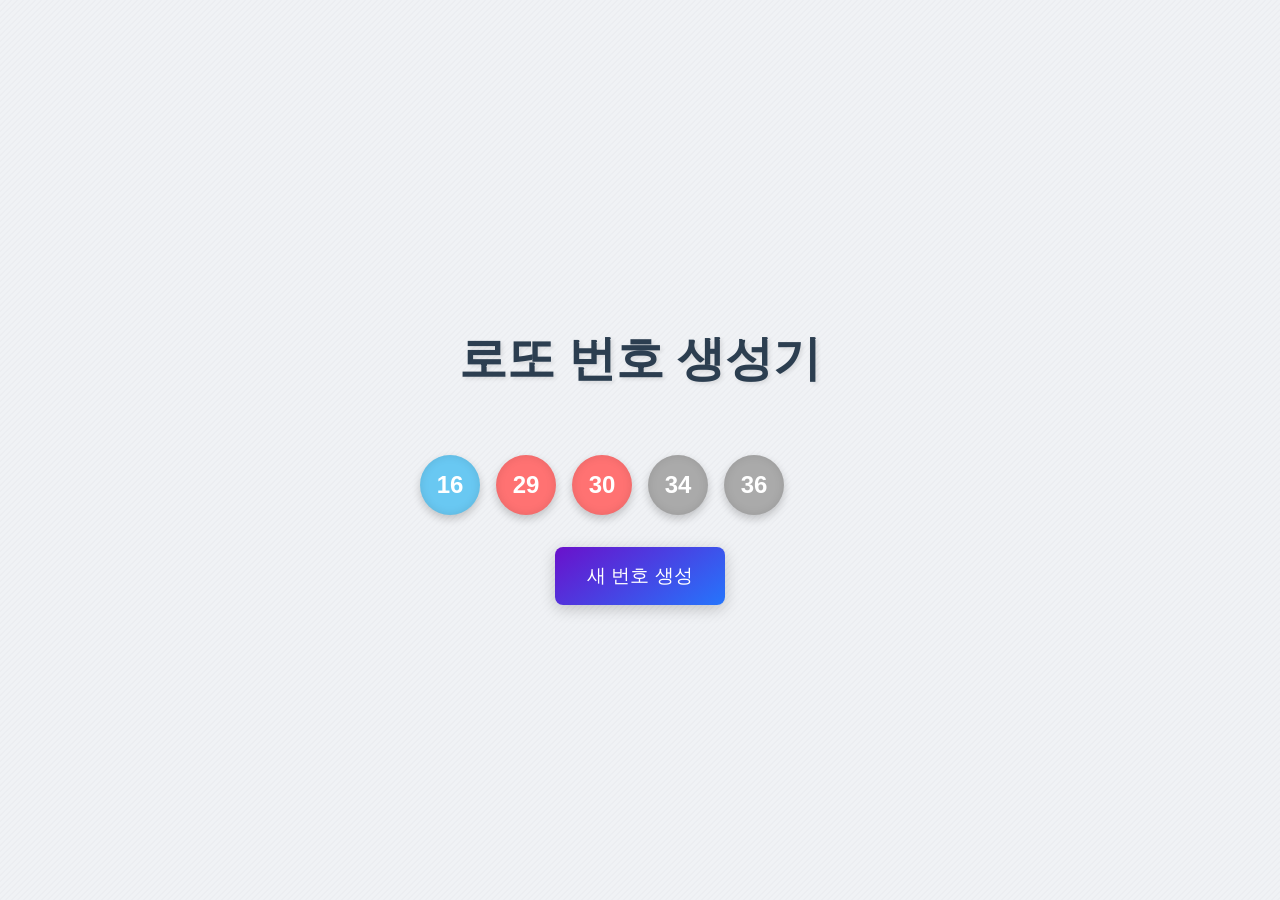
==== index.html @ 57b63e4d "Update project files and add lotto-ball.js" ====
<!DOCTYPE html>
<html lang="ko">
<head>
    <meta charset="UTF-8">
    <title>로또 번호 생성기</title>
    <link rel="stylesheet" href="style.css">
</head>
<body>
    <h1>로또 번호 생성기</h1>
    <div id="numbers-container"></div>
    <button id="generate-button">새 번호 생성</button>
    <script src="main.js" type="module"></script>
</body>
</html>
---- style.css ----
/* style.css */
body {
    font-family: 'Helvetica Neue', sans-serif;
    text-align: center;
    background-color: #f0f2f5;
    background-image: url("data:image/svg+xml,%3Csvg width='6' height='6' viewBox='0 0 6 6' xmlns='http://www.w3.org/2000/svg'%3E%3Cg fill='%239C92AC' fill-opacity='0.1'%3E%3Cpath d='M5 0h1L0 6V5zM6 5v1H5z'/%3E%3C/g%3E%3C/svg%3E");
    color: #333;
    display: flex;
    flex-direction: column;
    align-items: center;
    justify-content: center;
    min-height: 100vh;
    margin: 0;
}

h1 {
    font-size: 3rem;
    color: #2c3e50;
    text-shadow: 2px 2px 4px rgba(0,0,0,0.1);
}

#numbers-container {
    display: flex;
    justify-content: center;
    margin-top: 2rem;
    flex-wrap: wrap;
    gap: 1rem;
}

#generate-button {
    margin-top: 2rem;
    padding: 1rem 2rem;
    font-size: 1.2rem;
    cursor: pointer;
    border: none;
    border-radius: 8px;
    background: linear-gradient(145deg, #6a11cb, #2575fc);
    color: white;
    box-shadow: 0 4px 15px rgba(0, 0, 0, 0.2);
    transition: all 0.3s ease;
}

#generate-button:hover {
    transform: translateY(-2px);
    box-shadow: 0 6px 20px rgba(0, 0, 0, 0.3);
}

lotto-ball {
    --ball-color: #f0f2f5;
    --text-color: #333;
}
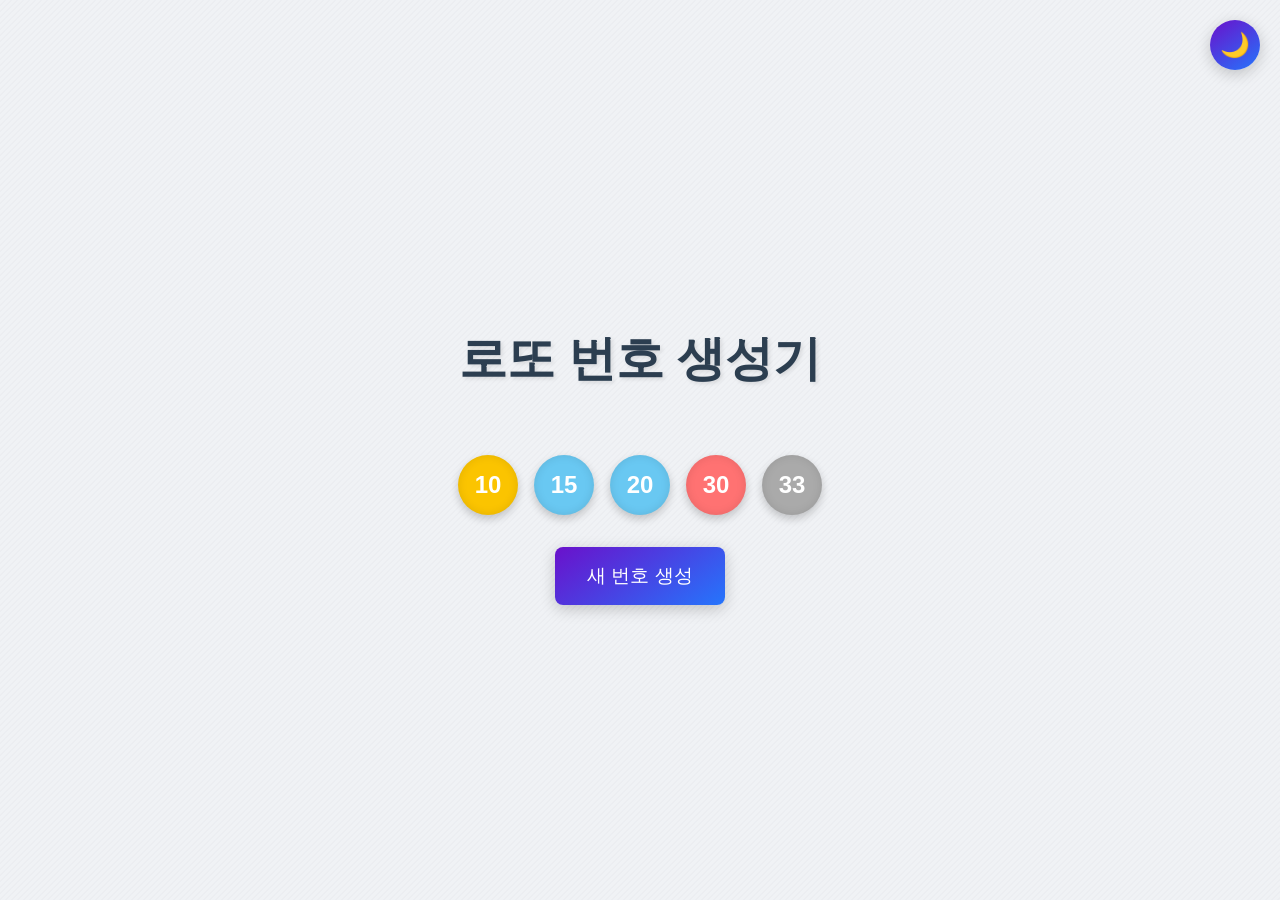
==== commit 7e72299e: "Add Dark/White mode theme switcher" ====
--- a/index.html
+++ b/index.html
@@ -6,6 +6,7 @@
     <link rel="stylesheet" href="style.css">
 </head>
 <body>
+    <button id="theme-toggle" aria-label="다크 모드 전환">🌙</button>
     <h1>로또 번호 생성기</h1>
     <div id="numbers-container"></div>
     <button id="generate-button">새 번호 생성</button>
--- a/style.css
+++ b/style.css
@@ -1,21 +1,40 @@
 /* style.css */
+:root {
+    --bg-color: #f0f2f5;
+    --text-color: #333;
+    --h1-color: #2c3e50;
+    --button-bg: linear-gradient(145deg, #6a11cb, #2575fc);
+    --button-shadow: rgba(0, 0, 0, 0.2);
+    --button-hover-shadow: rgba(0, 0, 0, 0.3);
+}
+
+body.dark-mode {
+    --bg-color: #1a1a1a;
+    --text-color: #e0e0e0;
+    --h1-color: #ffffff;
+    --button-bg: linear-gradient(145deg, #4a00e0, #8e2de2);
+    --button-shadow: rgba(0, 0, 0, 0.5);
+    --button-hover-shadow: rgba(0, 0, 0, 0.7);
+}
+
 body {
     font-family: 'Helvetica Neue', sans-serif;
     text-align: center;
-    background-color: #f0f2f5;
+    background-color: var(--bg-color);
     background-image: url("data:image/svg+xml,%3Csvg width='6' height='6' viewBox='0 0 6 6' xmlns='http://www.w3.org/2000/svg'%3E%3Cg fill='%239C92AC' fill-opacity='0.1'%3E%3Cpath d='M5 0h1L0 6V5zM6 5v1H5z'/%3E%3C/g%3E%3C/svg%3E");
-    color: #333;
+    color: var(--text-color);
     display: flex;
     flex-direction: column;
     align-items: center;
     justify-content: center;
     min-height: 100vh;
     margin: 0;
+    transition: background-color 0.3s ease, color 0.3s ease;
 }
 
 h1 {
     font-size: 3rem;
-    color: #2c3e50;
+    color: var(--h1-color);
     text-shadow: 2px 2px 4px rgba(0,0,0,0.1);
 }
 
@@ -27,25 +46,40 @@
     gap: 1rem;
 }
 
-#generate-button {
+#generate-button, #theme-toggle {
     margin-top: 2rem;
     padding: 1rem 2rem;
     font-size: 1.2rem;
     cursor: pointer;
     border: none;
     border-radius: 8px;
-    background: linear-gradient(145deg, #6a11cb, #2575fc);
+    background: var(--button-bg);
     color: white;
-    box-shadow: 0 4px 15px rgba(0, 0, 0, 0.2);
+    box-shadow: 0 4px 15px var(--button-shadow);
     transition: all 0.3s ease;
 }
 
-#generate-button:hover {
+#theme-toggle {
+    position: fixed;
+    top: 20px;
+    right: 20px;
+    margin-top: 0;
+    padding: 0.8rem;
+    font-size: 1.5rem;
+    border-radius: 50%;
+    width: 50px;
+    height: 50px;
+    display: flex;
+    align-items: center;
+    justify-content: center;
+}
+
+#generate-button:hover, #theme-toggle:hover {
     transform: translateY(-2px);
-    box-shadow: 0 6px 20px rgba(0, 0, 0, 0.3);
+    box-shadow: 0 6px 20px var(--button-hover-shadow);
 }
 
 lotto-ball {
-    --ball-color: #f0f2f5;
-    --text-color: #333;
-}+    --ball-color: var(--bg-color);
+    --text-color: var(--text-color);
+}
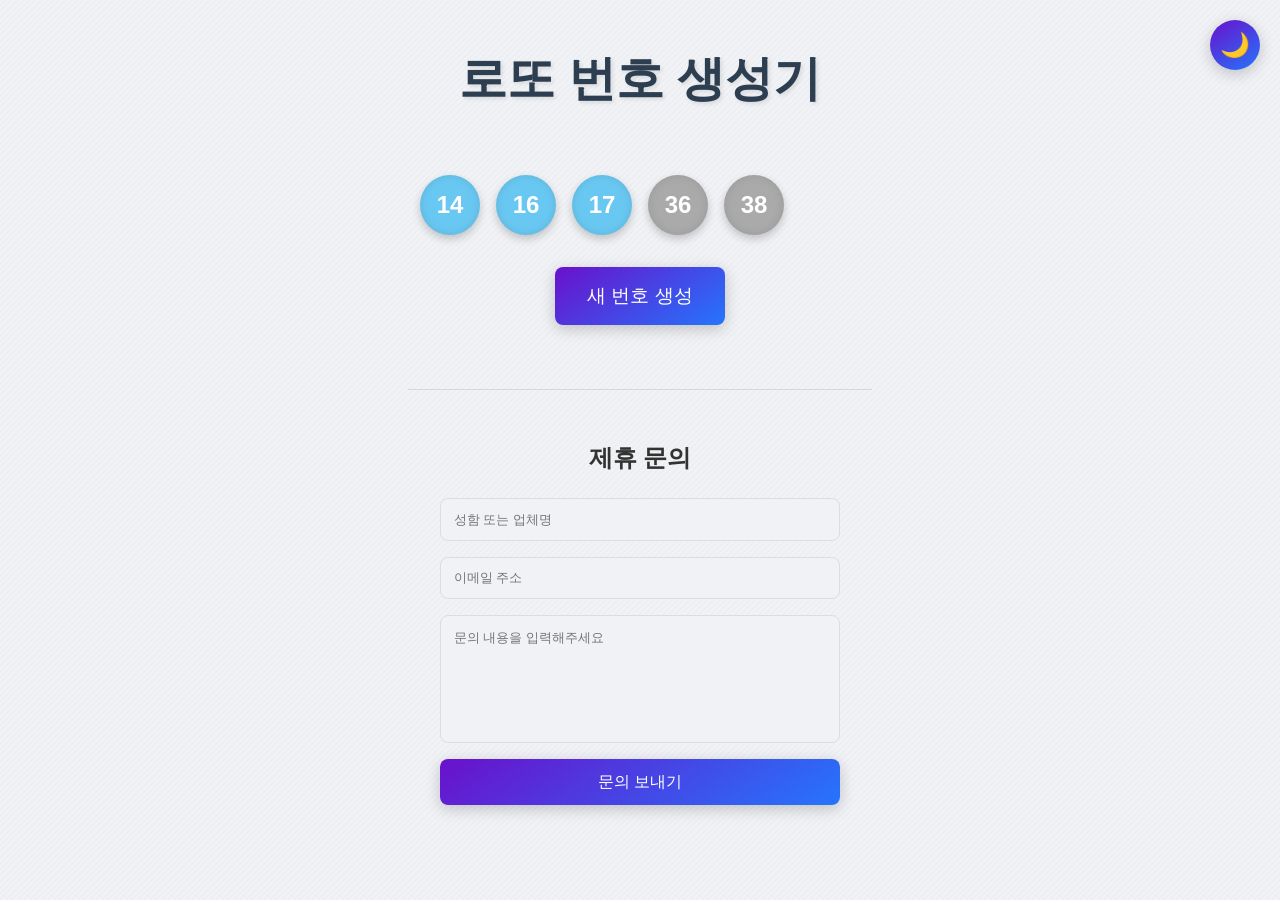
==== commit 93405ab5: "Add Formspree partnership inquiry form" ====
--- a/index.html
+++ b/index.html
@@ -10,6 +10,17 @@
     <h1>로또 번호 생성기</h1>
     <div id="numbers-container"></div>
     <button id="generate-button">새 번호 생성</button>
+
+    <div id="contact-container">
+        <h2 id="contact-title">제휴 문의</h2>
+        <form action="https://formspree.io/f/xpqyjdvw" method="POST">
+            <input type="text" name="name" placeholder="성함 또는 업체명" required>
+            <input type="email" name="email" placeholder="이메일 주소" required>
+            <textarea name="message" placeholder="문의 내용을 입력해주세요" required></textarea>
+            <button type="submit" id="submit-button">문의 보내기</button>
+        </form>
+    </div>
+
     <script src="main.js" type="module"></script>
 </body>
 </html>
--- a/style.css
+++ b/style.css
@@ -83,3 +83,59 @@
     --ball-color: var(--bg-color);
     --text-color: var(--text-color);
 }
+
+#contact-container {
+    margin-top: 4rem;
+    padding: 2rem;
+    width: 100%;
+    max-width: 400px;
+    border-top: 1px solid rgba(0,0,0,0.1);
+    margin-bottom: 3rem;
+}
+
+body.dark-mode #contact-container {
+    border-top: 1px solid rgba(255,255,255,0.1);
+}
+
+#contact-title {
+    font-size: 1.5rem;
+    margin-bottom: 1.5rem;
+}
+
+#contact-container form {
+    display: flex;
+    flex-direction: column;
+    gap: 1rem;
+}
+
+#contact-container input, 
+#contact-container textarea {
+    padding: 0.8rem;
+    border-radius: 8px;
+    border: 1px solid #ddd;
+    background-color: var(--bg-color);
+    color: var(--text-color);
+    font-family: inherit;
+}
+
+#contact-container textarea {
+    height: 100px;
+    resize: none;
+}
+
+#submit-button {
+    padding: 0.8rem;
+    font-size: 1rem;
+    cursor: pointer;
+    border: none;
+    border-radius: 8px;
+    background: var(--button-bg);
+    color: white;
+    box-shadow: 0 4px 15px var(--button-shadow);
+    transition: all 0.3s ease;
+}
+
+#submit-button:hover {
+    transform: translateY(-2px);
+    box-shadow: 0 6px 20px var(--button-hover-shadow);
+}
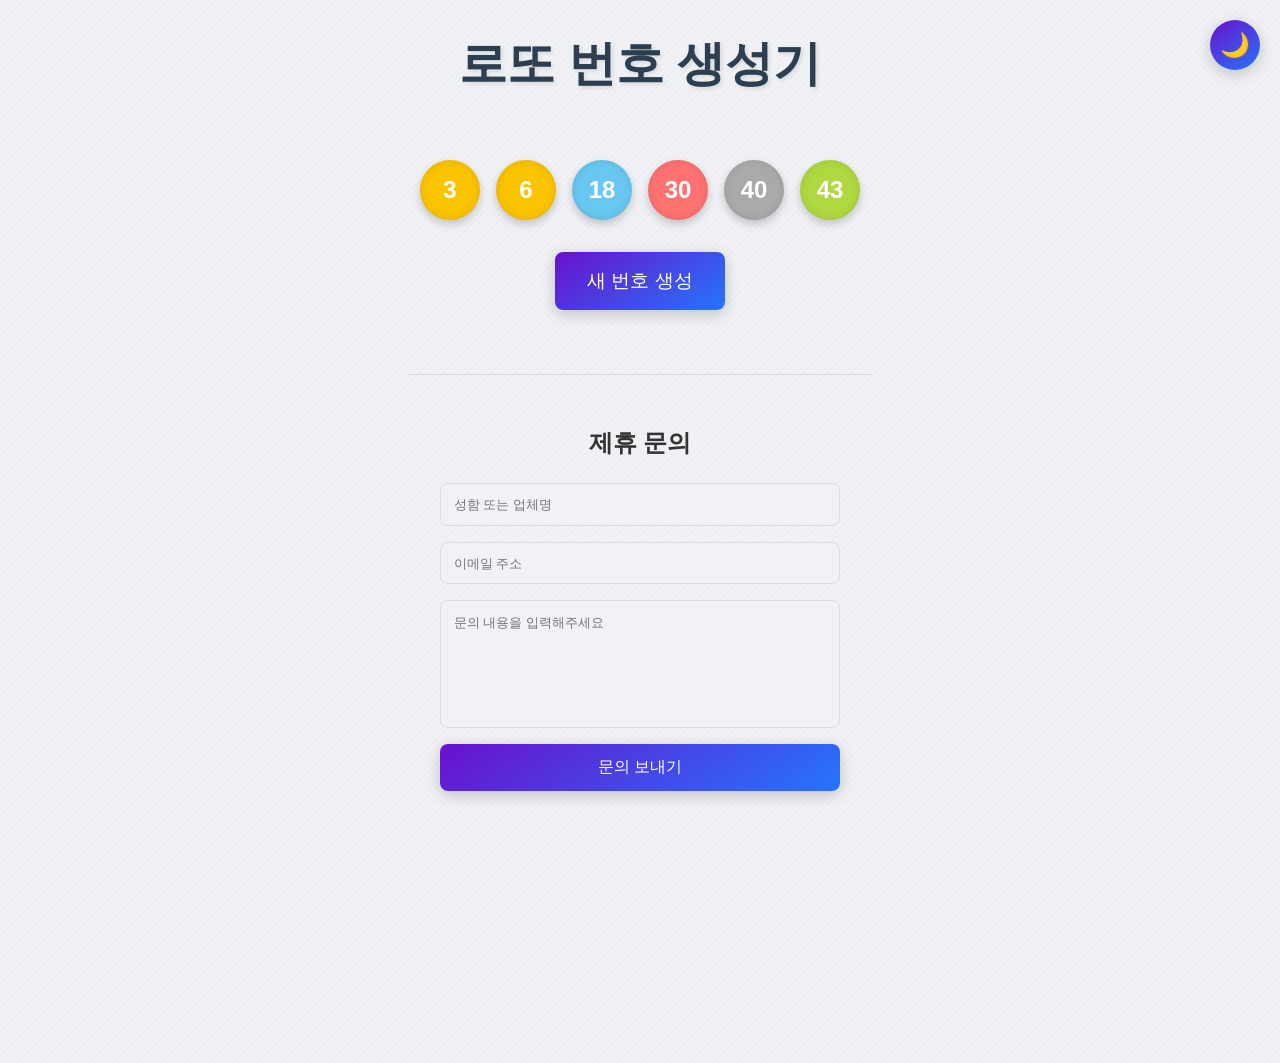
==== commit 39c0dcc0: "Add Disqus comment section" ====
--- a/index.html
+++ b/index.html
@@ -21,6 +21,19 @@
         </form>
     </div>
 
+    <div id="comments-container">
+        <div id="disqus_thread"></div>
+    </div>
+    <script>
+        (function() { 
+        var d = document, s = d.createElement('script');
+        s.src = 'https://test-p3xc02qqex.disqus.com/embed.js';
+        s.setAttribute('data-timestamp', +new Date());
+        (d.head || d.body).appendChild(s);
+        })();
+    </script>
+    <noscript>Please enable JavaScript to view the <a href="https://disqus.com/?ref_noscript">comments powered by Disqus.</a></noscript>
+
     <script src="main.js" type="module"></script>
 </body>
 </html>
--- a/style.css
+++ b/style.css
@@ -139,3 +139,12 @@
     transform: translateY(-2px);
     box-shadow: 0 6px 20px var(--button-hover-shadow);
 }
+
+#comments-container {
+    width: 100%;
+    max-width: 800px;
+    margin: 4rem auto;
+    padding: 2rem;
+    background: rgba(255, 255, 255, 0.05);
+    border-radius: 15px;
+}
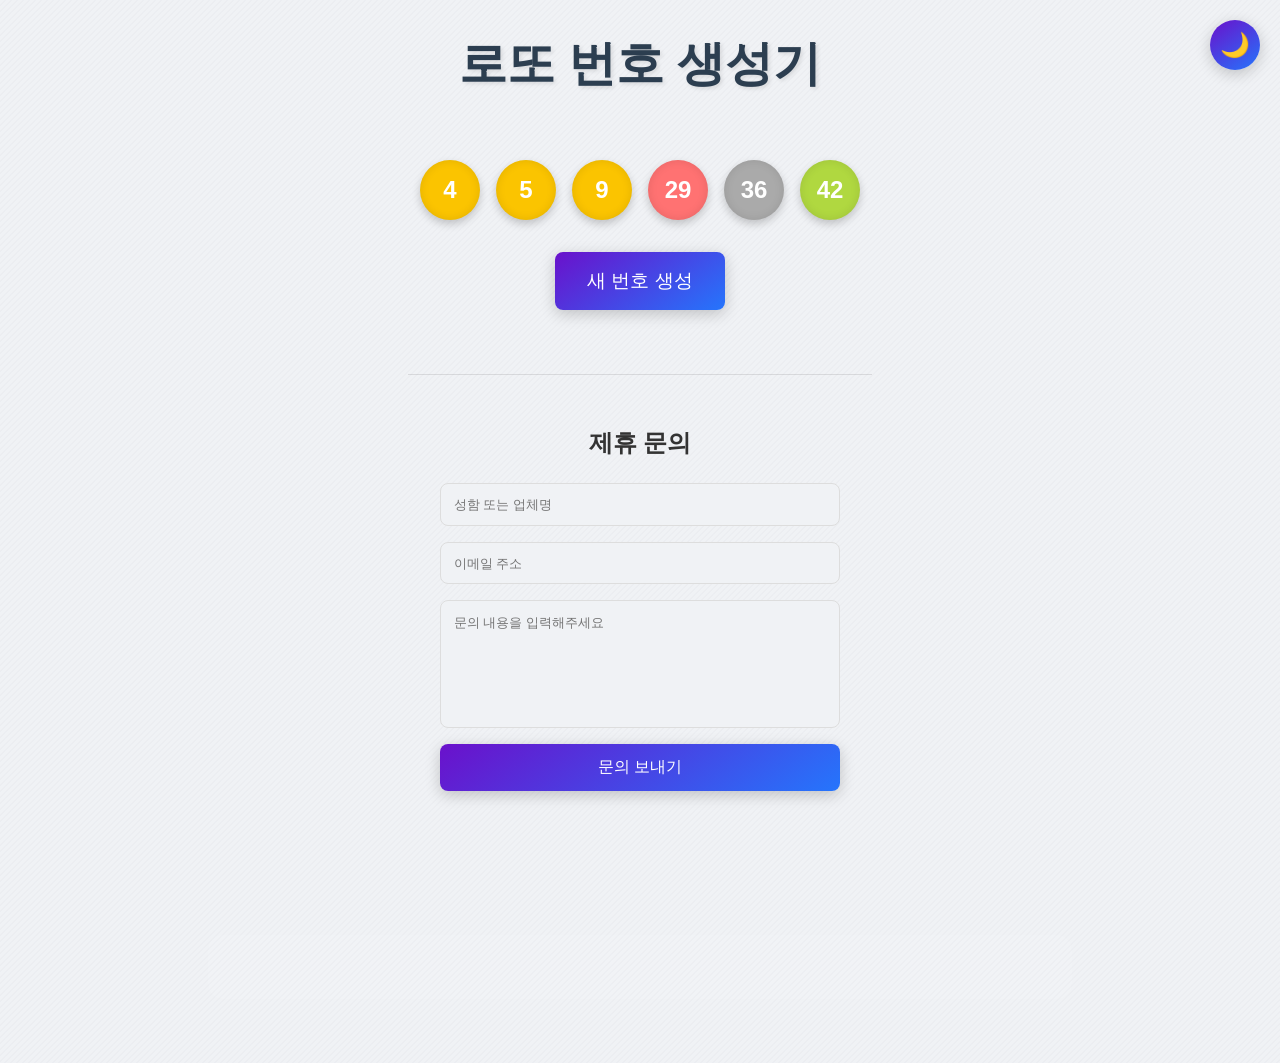
==== commit 6142d614: "Add Google AdSense meta tag and ads.txt" ====
--- a/index.html
+++ b/index.html
@@ -3,6 +3,9 @@
 <head>
     <meta charset="UTF-8">
     <title>로또 번호 생성기</title>
+    <meta name="google-adsense-account" content="ca-pub-3655384635948478">
+    <script async src="https://pagead2.googlesyndication.com/pagead/js/adsbygoogle.js?client=ca-pub-3655384635948478"
+     crossorigin="anonymous"></script>
     <link rel="stylesheet" href="style.css">
 </head>
 <body>
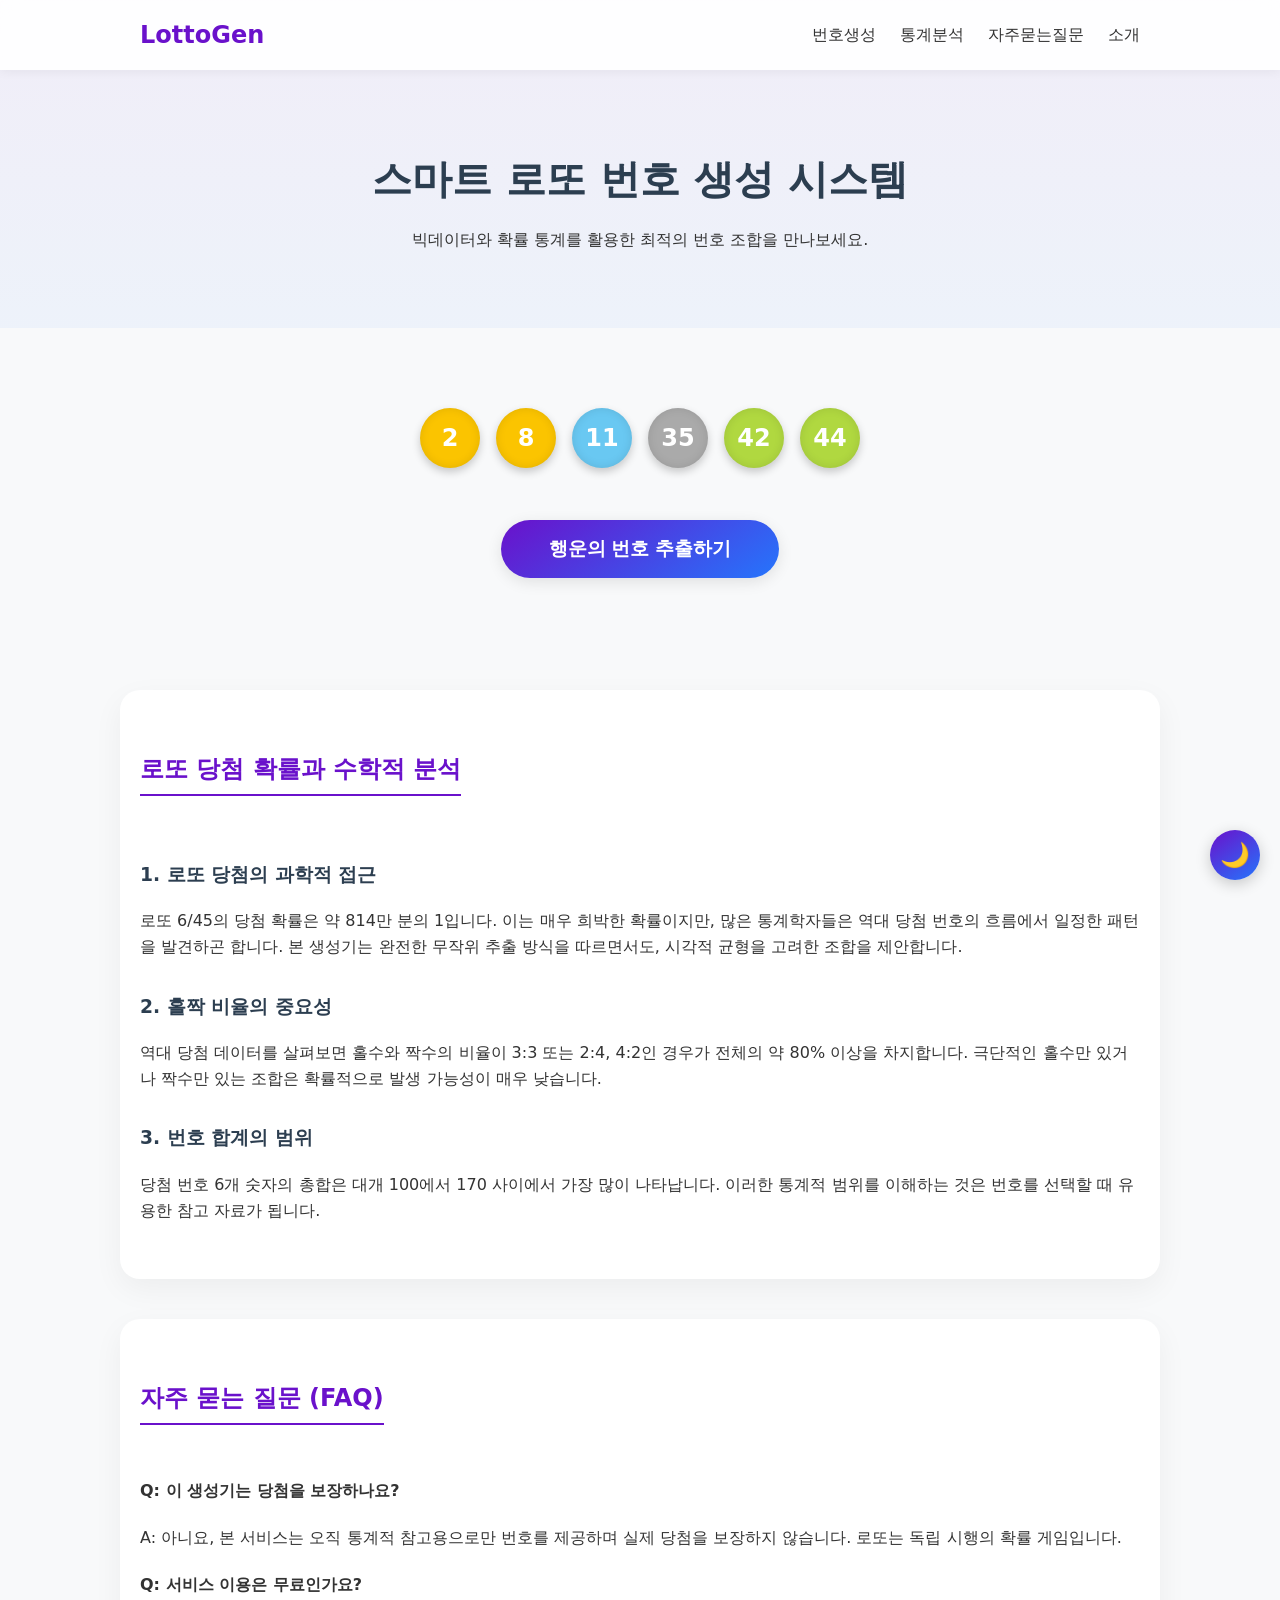
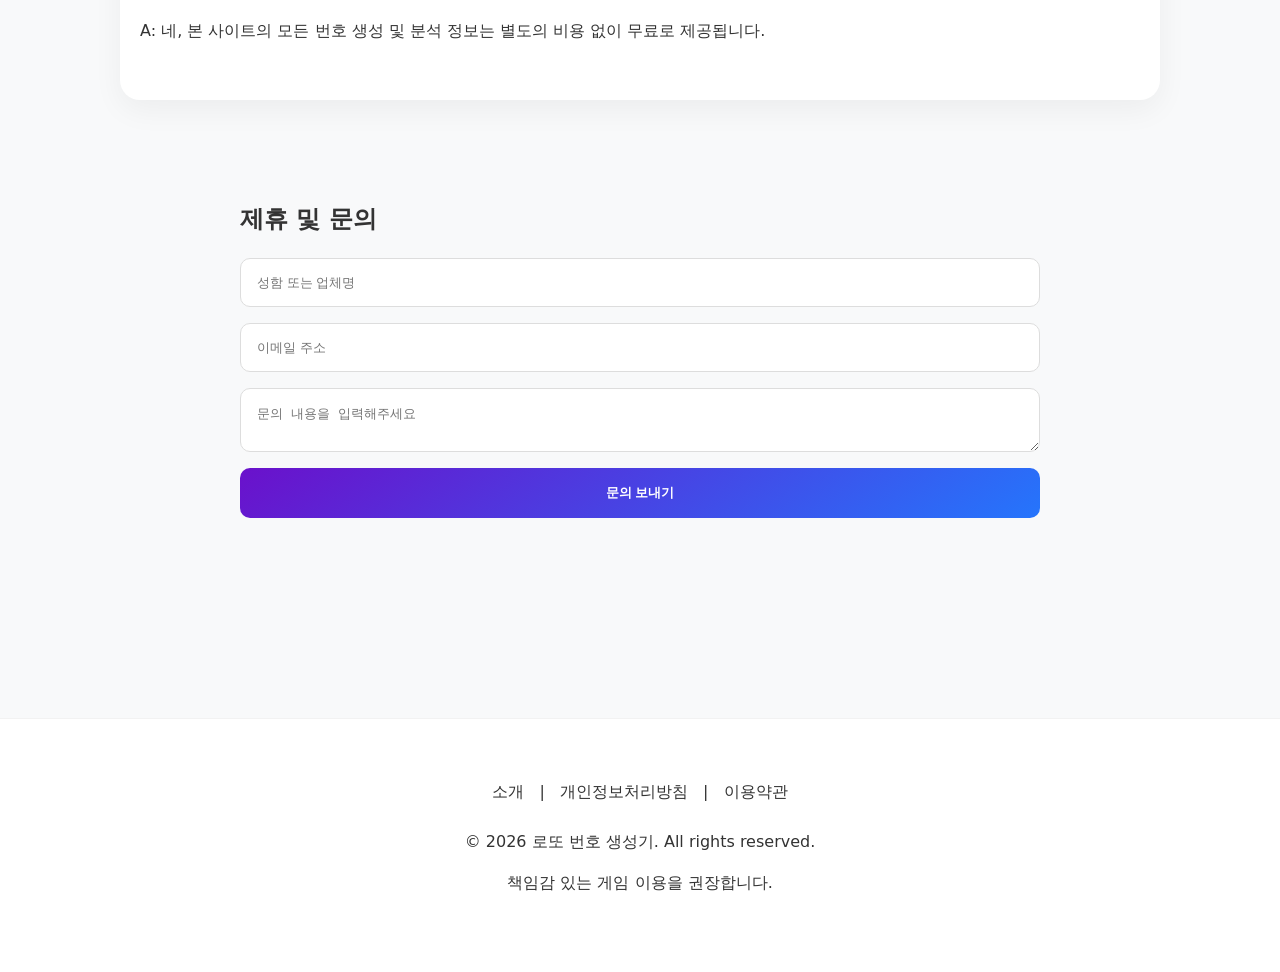
==== commit 6c49ca90: "Transform site into professional portal for AdSense approval" ====
--- a/index.html
+++ b/index.html
@@ -2,31 +2,93 @@
 <html lang="ko">
 <head>
     <meta charset="UTF-8">
-    <title>로또 번호 생성기</title>
+    <meta name="viewport" content="width=device-width, initial-scale=1.0">
+    <title>전문 로또 번호 생성기 - 통계 및 확률 분석 툴</title>
+    <meta name="description" content="수학적 확률과 통계 데이터를 기반으로 한 전문 로또 번호 생성기입니다. 역대 당첨 패턴 분석과 무료 번호 조합 서비스를 제공합니다.">
     <meta name="google-adsense-account" content="ca-pub-3655384635948478">
     <script async src="https://pagead2.googlesyndication.com/pagead/js/adsbygoogle.js?client=ca-pub-3655384635948478"
      crossorigin="anonymous"></script>
     <link rel="stylesheet" href="style.css">
 </head>
 <body>
+    <nav>
+        <div class="nav-container">
+            <a href="index.html" class="logo">LottoGen</a>
+            <ul>
+                <li><a href="#generator">번호생성</a></li>
+                <li><a href="#analysis">통계분석</a></li>
+                <li><a href="#faq">자주묻는질문</a></li>
+                <li><a href="about.html">소개</a></li>
+            </ul>
+        </div>
+    </nav>
+
     <button id="theme-toggle" aria-label="다크 모드 전환">🌙</button>
-    <h1>로또 번호 생성기</h1>
-    <div id="numbers-container"></div>
-    <button id="generate-button">새 번호 생성</button>
 
-    <div id="contact-container">
-        <h2 id="contact-title">제휴 문의</h2>
-        <form action="https://formspree.io/f/xpqyjdvw" method="POST">
-            <input type="text" name="name" placeholder="성함 또는 업체명" required>
-            <input type="email" name="email" placeholder="이메일 주소" required>
-            <textarea name="message" placeholder="문의 내용을 입력해주세요" required></textarea>
-            <button type="submit" id="submit-button">문의 보내기</button>
-        </form>
-    </div>
+    <header class="hero">
+        <h1>스마트 로또 번호 생성 시스템</h1>
+        <p>빅데이터와 확률 통계를 활용한 최적의 번호 조합을 만나보세요.</p>
+    </header>
 
-    <div id="comments-container">
-        <div id="disqus_thread"></div>
-    </div>
+    <main>
+        <section id="generator" class="section">
+            <div id="numbers-container"></div>
+            <button id="generate-button">행운의 번호 추출하기</button>
+        </section>
+
+        <section id="analysis" class="section content-rich">
+            <h2>로또 당첨 확률과 수학적 분석</h2>
+            <div class="article">
+                <h3>1. 로또 당첨의 과학적 접근</h3>
+                <p>로또 6/45의 당첨 확률은 약 814만 분의 1입니다. 이는 매우 희박한 확률이지만, 많은 통계학자들은 역대 당첨 번호의 흐름에서 일정한 패턴을 발견하곤 합니다. 본 생성기는 완전한 무작위 추출 방식을 따르면서도, 시각적 균형을 고려한 조합을 제안합니다.</p>
+                
+                <h3>2. 홀짝 비율의 중요성</h3>
+                <p>역대 당첨 데이터를 살펴보면 홀수와 짝수의 비율이 3:3 또는 2:4, 4:2인 경우가 전체의 약 80% 이상을 차지합니다. 극단적인 홀수만 있거나 짝수만 있는 조합은 확률적으로 발생 가능성이 매우 낮습니다.</p>
+
+                <h3>3. 번호 합계의 범위</h3>
+                <p>당첨 번호 6개 숫자의 총합은 대개 100에서 170 사이에서 가장 많이 나타납니다. 이러한 통계적 범위를 이해하는 것은 번호를 선택할 때 유용한 참고 자료가 됩니다.</p>
+            </div>
+        </section>
+
+        <section id="faq" class="section content-rich">
+            <h2>자주 묻는 질문 (FAQ)</h2>
+            <div class="faq-item">
+                <h4>Q: 이 생성기는 당첨을 보장하나요?</h4>
+                <p>A: 아니요, 본 서비스는 오직 통계적 참고용으로만 번호를 제공하며 실제 당첨을 보장하지 않습니다. 로또는 독립 시행의 확률 게임입니다.</p>
+            </div>
+            <div class="faq-item">
+                <h4>Q: 서비스 이용은 무료인가요?</h4>
+                <p>A: 네, 본 사이트의 모든 번호 생성 및 분석 정보는 별도의 비용 없이 무료로 제공됩니다.</p>
+            </div>
+        </section>
+
+        <div id="contact-container">
+            <h2 id="contact-title">제휴 및 문의</h2>
+            <form action="https://formspree.io/f/xpqyjdvw" method="POST">
+                <input type="text" name="name" placeholder="성함 또는 업체명" required>
+                <input type="email" name="email" placeholder="이메일 주소" required>
+                <textarea name="message" placeholder="문의 내용을 입력해주세요" required></textarea>
+                <button type="submit" id="submit-button">문의 보내기</button>
+            </form>
+        </div>
+
+        <div id="comments-container">
+            <div id="disqus_thread"></div>
+        </div>
+    </main>
+
+    <footer>
+        <div class="footer-content">
+            <div class="footer-links">
+                <a href="about.html">소개</a> | 
+                <a href="privacy.html">개인정보처리방침</a> | 
+                <a href="terms.html">이용약관</a>
+            </div>
+            <p>&copy; 2026 로또 번호 생성기. All rights reserved.</p>
+            <p>책임감 있는 게임 이용을 권장합니다.</p>
+        </div>
+    </footer>
+
     <script>
         (function() { 
         var d = document, s = d.createElement('script');
@@ -35,8 +97,6 @@
         (d.head || d.body).appendChild(s);
         })();
     </script>
-    <noscript>Please enable JavaScript to view the <a href="https://disqus.com/?ref_noscript">comments powered by Disqus.</a></noscript>
-
     <script src="main.js" type="module"></script>
 </body>
 </html>
--- a/style.css
+++ b/style.css
@@ -1,150 +1,236 @@
 /* style.css */
 :root {
-    --bg-color: #f0f2f5;
+    --bg-color: #f8f9fa;
     --text-color: #333;
     --h1-color: #2c3e50;
-    --button-bg: linear-gradient(145deg, #6a11cb, #2575fc);
-    --button-shadow: rgba(0, 0, 0, 0.2);
-    --button-hover-shadow: rgba(0, 0, 0, 0.3);
+    --primary-color: #6a11cb;
+    --secondary-color: #2575fc;
+    --button-bg: linear-gradient(145deg, var(--primary-color), var(--secondary-color));
+    --button-shadow: rgba(0, 0, 0, 0.1);
+    --nav-bg: rgba(255, 255, 255, 0.9);
+    --card-bg: #ffffff;
 }
 
 body.dark-mode {
-    --bg-color: #1a1a1a;
+    --bg-color: #121212;
     --text-color: #e0e0e0;
     --h1-color: #ffffff;
-    --button-bg: linear-gradient(145deg, #4a00e0, #8e2de2);
-    --button-shadow: rgba(0, 0, 0, 0.5);
-    --button-hover-shadow: rgba(0, 0, 0, 0.7);
+    --primary-color: #4a00e0;
+    --secondary-color: #8e2de2;
+    --nav-bg: rgba(26, 26, 26, 0.9);
+    --card-bg: #1e1e1e;
 }
 
 body {
-    font-family: 'Helvetica Neue', sans-serif;
-    text-align: center;
+    font-family: 'Pretendard', -apple-system, BlinkMacSystemFont, system-ui, Roboto, 'Helvetica Neue', 'Segoe UI', 'Apple SD Gothic Neo', 'Noto Sans KR', 'Malgun Gothic', sans-serif;
+    line-height: 1.6;
     background-color: var(--bg-color);
-    background-image: url("data:image/svg+xml,%3Csvg width='6' height='6' viewBox='0 0 6 6' xmlns='http://www.w3.org/2000/svg'%3E%3Cg fill='%239C92AC' fill-opacity='0.1'%3E%3Cpath d='M5 0h1L0 6V5zM6 5v1H5z'/%3E%3C/g%3E%3C/svg%3E");
-    color: var(--text-color);
-    display: flex;
-    flex-direction: column;
+    color: var(--text-color);
+    margin: 0;
+    transition: background-color 0.3s ease, color 0.3s ease;
+}
+
+/* Navigation */
+nav {
+    position: fixed;
+    top: 0;
+    width: 100%;
+    background: var(--nav-bg);
+    backdrop-filter: blur(10px);
+    z-index: 1000;
+    box-shadow: 0 2px 10px rgba(0,0,0,0.05);
+}
+
+.nav-container {
+    max-width: 1000px;
+    margin: 0 auto;
+    padding: 1rem 2rem;
+    display: flex;
+    justify-content: space-between;
+    align-items: center;
+}
+
+.logo {
+    font-size: 1.5rem;
+    font-weight: bold;
+    color: var(--primary-color);
+    text-decoration: none;
+}
+
+nav ul {
+    list-style: none;
+    display: flex;
+    gap: 1.5rem;
+    margin: 0;
+    padding: 0;
+}
+
+nav a {
+    text-decoration: none;
+    color: var(--text-color);
+    font-weight: 500;
+    transition: color 0.3s;
+}
+
+nav a:hover {
+    color: var(--primary-color);
+}
+
+/* Theme Toggle */
+#theme-toggle {
+    position: fixed;
+    bottom: 20px;
+    right: 20px;
+    z-index: 1001;
+    width: 50px;
+    height: 50px;
+    border-radius: 50%;
+    border: none;
+    background: var(--button-bg);
+    color: white;
+    cursor: pointer;
+    font-size: 1.5rem;
+    display: flex;
     align-items: center;
     justify-content: center;
-    min-height: 100vh;
-    margin: 0;
-    transition: background-color 0.3s ease, color 0.3s ease;
-}
-
-h1 {
-    font-size: 3rem;
+    box-shadow: 0 4px 15px rgba(0,0,0,0.2);
+}
+
+/* Hero Section */
+.hero {
+    padding: 120px 20px 60px;
+    text-align: center;
+    background: linear-gradient(rgba(106, 17, 203, 0.05), rgba(37, 117, 252, 0.05));
+}
+
+.hero h1 {
+    font-size: 2.5rem;
+    margin-bottom: 1rem;
     color: var(--h1-color);
-    text-shadow: 2px 2px 4px rgba(0,0,0,0.1);
-}
-
+}
+
+/* Sections */
+.section {
+    max-width: 1000px;
+    margin: 40px auto;
+    padding: 40px 20px;
+}
+
+.content-rich {
+    text-align: left;
+    background: var(--card-bg);
+    border-radius: 20px;
+    box-shadow: 0 10px 30px rgba(0,0,0,0.05);
+}
+
+.content-rich h2 {
+    color: var(--primary-color);
+    margin-bottom: 2rem;
+    border-bottom: 2px solid var(--primary-color);
+    display: inline-block;
+    padding-bottom: 5px;
+}
+
+.article h3 {
+    margin-top: 2rem;
+    color: var(--h1-color);
+}
+
+/* Generator */
 #numbers-container {
     display: flex;
     justify-content: center;
-    margin-top: 2rem;
+    gap: 1rem;
     flex-wrap: wrap;
-    gap: 1rem;
-}
-
-#generate-button, #theme-toggle {
-    margin-top: 2rem;
-    padding: 1rem 2rem;
+    min-height: 80px;
+}
+
+#generate-button {
+    display: block;
+    margin: 2rem auto;
+    padding: 1rem 3rem;
     font-size: 1.2rem;
-    cursor: pointer;
+    font-weight: bold;
     border: none;
-    border-radius: 8px;
+    border-radius: 50px;
     background: var(--button-bg);
     color: white;
+    cursor: pointer;
     box-shadow: 0 4px 15px var(--button-shadow);
-    transition: all 0.3s ease;
-}
-
-#theme-toggle {
-    position: fixed;
-    top: 20px;
-    right: 20px;
-    margin-top: 0;
-    padding: 0.8rem;
-    font-size: 1.5rem;
-    border-radius: 50%;
-    width: 50px;
-    height: 50px;
-    display: flex;
-    align-items: center;
-    justify-content: center;
-}
-
-#generate-button:hover, #theme-toggle:hover {
-    transform: translateY(-2px);
-    box-shadow: 0 6px 20px var(--button-hover-shadow);
-}
-
-lotto-ball {
-    --ball-color: var(--bg-color);
-    --text-color: var(--text-color);
-}
-
-#contact-container {
-    margin-top: 4rem;
-    padding: 2rem;
-    width: 100%;
-    max-width: 400px;
-    border-top: 1px solid rgba(0,0,0,0.1);
-    margin-bottom: 3rem;
-}
-
-body.dark-mode #contact-container {
-    border-top: 1px solid rgba(255,255,255,0.1);
-}
-
-#contact-title {
-    font-size: 1.5rem;
-    margin-bottom: 1.5rem;
-}
-
-#contact-container form {
+    transition: transform 0.2s, box-shadow 0.2s;
+}
+
+#generate-button:hover {
+    transform: translateY(-3px);
+    box-shadow: 0 6px 20px rgba(106, 17, 203, 0.3);
+}
+
+/* Contact & Comments */
+#contact-container, #comments-container {
+    max-width: 800px;
+    margin: 40px auto;
+    padding: 40px 20px;
+}
+
+form {
     display: flex;
     flex-direction: column;
     gap: 1rem;
 }
 
-#contact-container input, 
-#contact-container textarea {
-    padding: 0.8rem;
-    border-radius: 8px;
+input, textarea {
+    padding: 1rem;
+    border-radius: 10px;
     border: 1px solid #ddd;
-    background-color: var(--bg-color);
-    color: var(--text-color);
-    font-family: inherit;
-}
-
-#contact-container textarea {
-    height: 100px;
-    resize: none;
+    background: var(--card-bg);
+    color: var(--text-color);
 }
 
 #submit-button {
-    padding: 0.8rem;
-    font-size: 1rem;
-    cursor: pointer;
+    padding: 1rem;
     border: none;
-    border-radius: 8px;
+    border-radius: 10px;
     background: var(--button-bg);
     color: white;
-    box-shadow: 0 4px 15px var(--button-shadow);
-    transition: all 0.3s ease;
-}
-
-#submit-button:hover {
-    transform: translateY(-2px);
-    box-shadow: 0 6px 20px var(--button-hover-shadow);
-}
-
-#comments-container {
-    width: 100%;
+    font-weight: bold;
+    cursor: pointer;
+}
+
+/* Footer */
+footer {
+    padding: 60px 20px;
+    background: var(--card-bg);
+    text-align: center;
+    border-top: 1px solid rgba(0,0,0,0.05);
+}
+
+.footer-links {
+    margin-bottom: 1.5rem;
+}
+
+.footer-links a {
+    text-decoration: none;
+    color: var(--text-color);
+    margin: 0 10px;
+}
+
+/* Sub-page specific */
+.sub-page .content-wrapper {
     max-width: 800px;
-    margin: 4rem auto;
-    padding: 2rem;
-    background: rgba(255, 255, 255, 0.05);
-    border-radius: 15px;
-}
+    margin: 120px auto 60px;
+    padding: 40px;
+    background: var(--card-bg);
+    border-radius: 20px;
+    text-align: left;
+}
+
+/* Lotto Ball Custom Variables */
+lotto-ball {
+    --ball-color: var(--card-bg);
+}
+
+@media (max-width: 600px) {
+    .nav-container { padding: 1rem; }
+    nav ul { gap: 0.8rem; font-size: 0.9rem; }
+    .hero h1 { font-size: 1.8rem; }
+}
